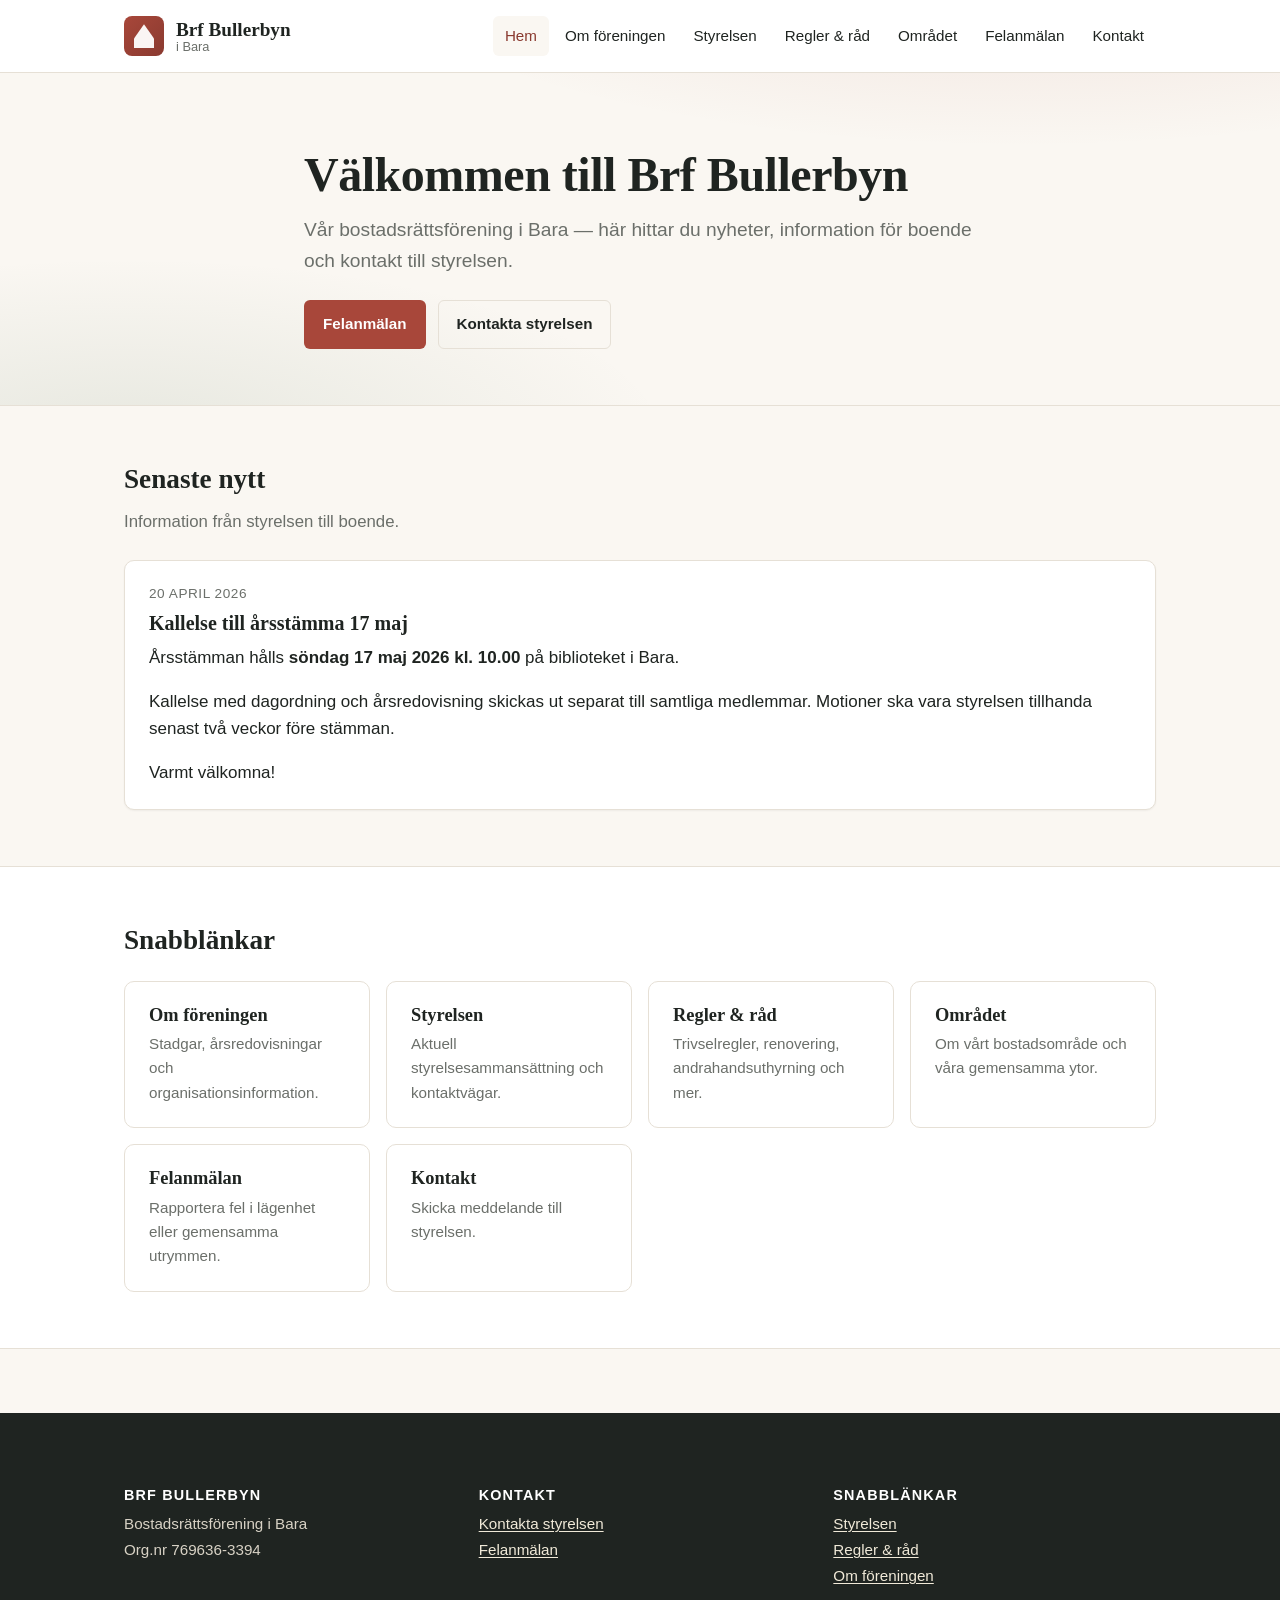
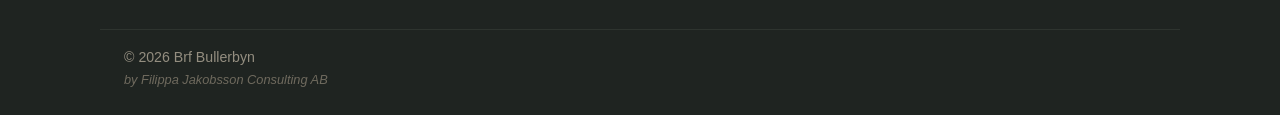
==== index.html @ 5cd83afe "Initial site for Brf Bullerbyn Static informational site replacing bullerbyn1.bostadsratterna.se: - " ====
<!doctype html>
<html lang="sv">
<head>
  <meta charset="utf-8">
  <meta name="viewport" content="width=device-width, initial-scale=1">
  <title>Brf Bullerbyn — Bostadsrättsförening i Bara</title>
  <meta name="description" content="Officiell webbplats för Brf Bullerbyn i Bara. Information, nyheter och kontakt för boende.">
  <link rel="stylesheet" href="/assets/style.css">
  <script defer src="/assets/main.js"></script>
</head>
<body>
  <div data-include="header"></div>

  <main>
    <section class="hero">
      <div class="container hero-inner">
        <h1>Välkommen till Brf Bullerbyn</h1>
        <p class="lead">Vår bostadsrättsförening i Bara — här hittar du nyheter, information för boende och kontakt till styrelsen.</p>
        <div class="hero-actions">
          <a class="btn btn-primary" href="/felanmalan.html">Felanmälan</a>
          <a class="btn btn-secondary" href="/kontakt.html">Kontakta styrelsen</a>
        </div>
      </div>
    </section>

    <section class="section">
      <div class="container">
        <div class="section-header">
          <h2>Senaste nytt</h2>
          <p>Information från styrelsen till boende.</p>
        </div>
        <div class="news-list" data-news="5">
          <p class="muted">Laddar nyheter…</p>
        </div>
      </div>
    </section>

    <section class="section alt">
      <div class="container">
        <div class="section-header">
          <h2>Snabblänkar</h2>
        </div>
        <div class="card-grid">
          <a class="card" href="/om-foreningen.html">
            <h3>Om föreningen</h3>
            <p>Stadgar, årsredovisningar och organisationsinformation.</p>
          </a>
          <a class="card" href="/styrelsen.html">
            <h3>Styrelsen</h3>
            <p>Aktuell styrelsesammansättning och kontaktvägar.</p>
          </a>
          <a class="card" href="/regler.html">
            <h3>Regler &amp; råd</h3>
            <p>Trivselregler, renovering, andrahandsuthyrning och mer.</p>
          </a>
          <a class="card" href="/omradet.html">
            <h3>Området</h3>
            <p>Om vårt bostadsområde och våra gemensamma ytor.</p>
          </a>
          <a class="card" href="/felanmalan.html">
            <h3>Felanmälan</h3>
            <p>Rapportera fel i lägenhet eller gemensamma utrymmen.</p>
          </a>
          <a class="card" href="/kontakt.html">
            <h3>Kontakt</h3>
            <p>Skicka meddelande till styrelsen.</p>
          </a>
        </div>
      </div>
    </section>
  </main>

  <div data-include="footer"></div>
</body>
</html>
---- assets/style.css ----
/* Brf Bullerbyn — design system */
:root {
  --color-bg: #faf7f2;
  --color-surface: #ffffff;
  --color-text: #1f2421;
  --color-muted: #6b6f6a;
  --color-border: #e6e0d6;
  --color-primary: #a8473a;        /* dämpad bullerbyn-röd */
  --color-primary-dark: #8a3a30;
  --color-accent: #5c7a5a;         /* mjuk grön */
  --color-accent-dark: #44613f;
  --shadow-sm: 0 1px 2px rgba(20, 20, 20, 0.05);
  --shadow-md: 0 8px 24px rgba(20, 20, 20, 0.08);
  --radius: 10px;
  --radius-sm: 6px;
  --maxw: 1080px;
  --font-sans: -apple-system, BlinkMacSystemFont, 'Segoe UI', Roboto, 'Helvetica Neue', Arial, sans-serif;
  --font-serif: 'Iowan Old Style', 'Charter', 'Georgia', serif;
}

* { box-sizing: border-box; }

html { scroll-behavior: smooth; }

body {
  margin: 0;
  font-family: var(--font-sans);
  font-size: 17px;
  line-height: 1.6;
  color: var(--color-text);
  background: var(--color-bg);
  -webkit-font-smoothing: antialiased;
}

img { max-width: 100%; height: auto; display: block; }

a {
  color: var(--color-primary);
  text-decoration: underline;
  text-decoration-thickness: 1px;
  text-underline-offset: 2px;
}
a:hover { color: var(--color-primary-dark); }

h1, h2, h3, h4 {
  font-family: var(--font-serif);
  line-height: 1.25;
  margin: 0 0 .5em;
  color: var(--color-text);
}
h1 { font-size: 2.4rem; letter-spacing: -0.01em; }
h2 { font-size: 1.7rem; margin-top: 1.5em; }
h3 { font-size: 1.2rem; margin-top: 1.2em; }

p { margin: 0 0 1em; }

.container { max-width: var(--maxw); margin: 0 auto; padding: 0 24px; }

.muted { color: var(--color-muted); }

/* Header */
.site-header {
  background: var(--color-surface);
  border-bottom: 1px solid var(--color-border);
  position: sticky;
  top: 0;
  z-index: 100;
  backdrop-filter: saturate(1.1);
}
.header-inner {
  display: flex;
  align-items: center;
  gap: 24px;
  padding: 16px 24px;
}
.brand {
  display: flex;
  align-items: center;
  gap: 12px;
  text-decoration: none;
  color: var(--color-text);
}
.brand-mark {
  width: 40px;
  height: 40px;
  border-radius: 8px;
  background:
    linear-gradient(135deg, var(--color-primary), var(--color-primary-dark));
  position: relative;
  flex-shrink: 0;
}
.brand-mark::after {
  content: '';
  position: absolute;
  inset: 8px 10px;
  background:
    linear-gradient(var(--color-surface), var(--color-surface)) 0 100% / 100% 35% no-repeat,
    var(--color-surface);
  clip-path: polygon(0 60%, 50% 0, 100% 60%, 100% 100%, 0 100%);
  opacity: .95;
}
.brand-text { display: flex; flex-direction: column; line-height: 1.1; }
.brand-title { font-family: var(--font-serif); font-size: 1.2rem; font-weight: 600; }
.brand-sub { font-size: .8rem; color: var(--color-muted); }

.primary-nav {
  display: flex;
  gap: 4px;
  margin-left: auto;
  flex-wrap: wrap;
}
.primary-nav a {
  text-decoration: none;
  color: var(--color-text);
  padding: 8px 12px;
  border-radius: var(--radius-sm);
  font-size: .95rem;
  font-weight: 500;
}
.primary-nav a:hover { background: var(--color-bg); color: var(--color-primary-dark); }
.primary-nav a[aria-current="page"] {
  background: var(--color-bg);
  color: var(--color-primary-dark);
}

.nav-toggle {
  display: none;
  margin-left: auto;
  background: transparent;
  border: 1px solid var(--color-border);
  border-radius: var(--radius-sm);
  padding: 8px 10px;
  cursor: pointer;
  flex-direction: column;
  gap: 4px;
}
.nav-toggle span {
  display: block;
  width: 22px;
  height: 2px;
  background: var(--color-text);
  border-radius: 2px;
}

/* Hero */
.hero {
  background:
    radial-gradient(1200px 400px at 80% -50%, rgba(168, 71, 58, 0.15), transparent 60%),
    radial-gradient(900px 300px at 10% 110%, rgba(92, 122, 90, 0.12), transparent 60%),
    var(--color-bg);
  padding: 72px 0 56px;
  border-bottom: 1px solid var(--color-border);
}
.hero-inner { max-width: 720px; }
.hero h1 { font-size: 3rem; margin-bottom: .2em; }
.hero .lead { font-size: 1.2rem; color: var(--color-muted); }
.hero-actions {
  display: flex;
  gap: 12px;
  margin-top: 24px;
  flex-wrap: wrap;
}

/* Buttons */
.btn {
  display: inline-block;
  padding: 11px 18px;
  border-radius: var(--radius-sm);
  text-decoration: none;
  font-weight: 600;
  font-size: .95rem;
  border: 1px solid transparent;
  transition: transform .05s ease, background-color .15s ease;
}
.btn-primary { background: var(--color-primary); color: #fff; }
.btn-primary:hover { background: var(--color-primary-dark); color: #fff; }
.btn-secondary {
  background: transparent;
  color: var(--color-text);
  border-color: var(--color-border);
}
.btn-secondary:hover { background: var(--color-surface); }

/* Page sections */
.section { padding: 56px 0; }
.section.alt { background: var(--color-surface); border-top: 1px solid var(--color-border); border-bottom: 1px solid var(--color-border); }
.section-header { margin-bottom: 24px; max-width: 720px; }
.section-header h2 { margin-top: 0; }
.section-header p { color: var(--color-muted); font-size: 1.05rem; }

/* News */
.news-list {
  display: grid;
  gap: 20px;
}
.news-item {
  background: var(--color-surface);
  border: 1px solid var(--color-border);
  border-radius: var(--radius);
  padding: 22px 24px;
  box-shadow: var(--shadow-sm);
}
.news-item time {
  display: block;
  color: var(--color-muted);
  font-size: .85rem;
  text-transform: uppercase;
  letter-spacing: .04em;
  margin-bottom: 6px;
}
.news-item h3 { margin: 0 0 .4em; font-size: 1.25rem; }
.news-body p:last-child { margin-bottom: 0; }
.news-body h2, .news-body h3, .news-body h4 { font-family: var(--font-sans); font-size: 1rem; }

/* Board */
.board-grid {
  list-style: none;
  padding: 0;
  margin: 0;
  display: grid;
  grid-template-columns: repeat(auto-fill, minmax(220px, 1fr));
  gap: 16px;
}
.board-card {
  background: var(--color-surface);
  border: 1px solid var(--color-border);
  border-radius: var(--radius);
  padding: 18px 20px;
  box-shadow: var(--shadow-sm);
}
.board-role {
  font-size: .75rem;
  text-transform: uppercase;
  letter-spacing: .08em;
  color: var(--color-accent-dark);
  font-weight: 600;
  margin-bottom: 4px;
}
.board-name { font-family: var(--font-serif); font-size: 1.15rem; }
.board-contact { font-size: .9rem; display: inline-block; margin-top: 6px; }

/* Card grid (used on Hem links) */
.card-grid {
  display: grid;
  grid-template-columns: repeat(auto-fit, minmax(220px, 1fr));
  gap: 16px;
}
.card {
  background: var(--color-surface);
  border: 1px solid var(--color-border);
  border-radius: var(--radius);
  padding: 22px 24px;
  text-decoration: none;
  color: var(--color-text);
  transition: transform .12s ease, box-shadow .12s ease, border-color .12s ease;
  display: block;
}
.card:hover {
  transform: translateY(-1px);
  box-shadow: var(--shadow-md);
  border-color: #d8cfbe;
  color: var(--color-text);
}
.card h3 { margin: 0 0 .3em; font-size: 1.15rem; }
.card p { margin: 0; color: var(--color-muted); font-size: .95rem; }

/* Content (long-form text pages) */
.content { max-width: 720px; }
.content h2:first-child { margin-top: 0; }
.content ul, .content ol { padding-left: 1.3em; }
.content li { margin-bottom: .35em; }
.content blockquote {
  border-left: 3px solid var(--color-border);
  margin: 1em 0;
  padding: .2em 0 .2em 1em;
  color: var(--color-muted);
}

/* Document list */
.doc-list {
  list-style: none;
  padding: 0;
  margin: 0 0 24px;
  display: grid;
  gap: 8px;
}
.doc-item a {
  display: flex;
  align-items: center;
  justify-content: space-between;
  gap: 16px;
  padding: 14px 18px;
  background: var(--color-surface);
  border: 1px solid var(--color-border);
  border-radius: var(--radius-sm);
  text-decoration: none;
  color: var(--color-text);
  transition: border-color .12s ease, box-shadow .12s ease;
}
.doc-item a:hover {
  border-color: var(--color-primary);
  box-shadow: var(--shadow-sm);
  color: var(--color-primary-dark);
}
.doc-item a::before {
  content: '';
  width: 18px;
  height: 22px;
  background: linear-gradient(180deg, var(--color-primary) 0%, var(--color-primary-dark) 100%);
  clip-path: polygon(0 0, 75% 0, 100% 25%, 100% 100%, 0 100%);
  flex-shrink: 0;
  margin-right: 4px;
}
.doc-title { flex: 1; font-weight: 500; }
.doc-date {
  color: var(--color-muted);
  font-size: .85rem;
  white-space: nowrap;
}

/* Info boxes */
.callout {
  background: var(--color-surface);
  border: 1px solid var(--color-border);
  border-left: 3px solid var(--color-accent);
  border-radius: var(--radius);
  padding: 18px 22px;
  margin: 24px 0;
}
.callout h3 { margin-top: 0; }

/* Two-column layout */
.two-col {
  display: grid;
  grid-template-columns: 2fr 1fr;
  gap: 40px;
  align-items: start;
}
.two-col aside {
  background: var(--color-surface);
  border: 1px solid var(--color-border);
  border-radius: var(--radius);
  padding: 22px 24px;
  position: sticky;
  top: 90px;
}
.two-col aside h3 { margin-top: 0; }

/* Forms */
.form-group { margin-bottom: 16px; }
.form-group label { display: block; font-weight: 600; margin-bottom: 6px; font-size: .95rem; }
.form-group input,
.form-group textarea,
.form-group select {
  width: 100%;
  padding: 10px 12px;
  border: 1px solid var(--color-border);
  border-radius: var(--radius-sm);
  font: inherit;
  background: var(--color-surface);
}
.form-group textarea { min-height: 140px; resize: vertical; }
.form-note { color: var(--color-muted); font-size: .9rem; margin-top: 4px; }

/* Footer */
.site-footer {
  background: #1f2421;
  color: #d8d2c5;
  padding: 56px 0 24px;
  margin-top: 64px;
}
.site-footer a { color: #f0e9d8; }
.site-footer h3 { color: #fff; font-family: var(--font-sans); font-size: .9rem; text-transform: uppercase; letter-spacing: .08em; }
.footer-inner {
  display: grid;
  grid-template-columns: repeat(auto-fit, minmax(220px, 1fr));
  gap: 32px;
}
.footer-col p { margin: 0; line-height: 1.7; font-size: .95rem; }
.footer-bottom {
  border-top: 1px solid #2e342f;
  margin-top: 40px;
  padding-top: 16px;
  color: #948e80;
  display: flex;
  flex-direction: column;
  gap: 2px;
}
.footer-bottom .credit {
  color: #6f6a5e;
  font-size: .8rem;
}

/* Responsive */
@media (max-width: 820px) {
  h1 { font-size: 2rem; }
  .hero { padding: 48px 0 40px; }
  .hero h1 { font-size: 2.3rem; }
  .two-col { grid-template-columns: 1fr; }
  .two-col aside { position: static; }

  .nav-toggle { display: flex; }
  .primary-nav {
    position: absolute;
    top: 100%;
    left: 0;
    right: 0;
    background: var(--color-surface);
    border-bottom: 1px solid var(--color-border);
    flex-direction: column;
    gap: 0;
    padding: 8px 16px 16px;
    display: none;
  }
  .primary-nav.is-open { display: flex; }
  .primary-nav a { padding: 12px 8px; border-radius: 0; border-bottom: 1px solid var(--color-border); }
  .primary-nav a:last-child { border-bottom: none; }
}

@media (prefers-reduced-motion: reduce) {
  * { transition: none !important; animation: none !important; }
}
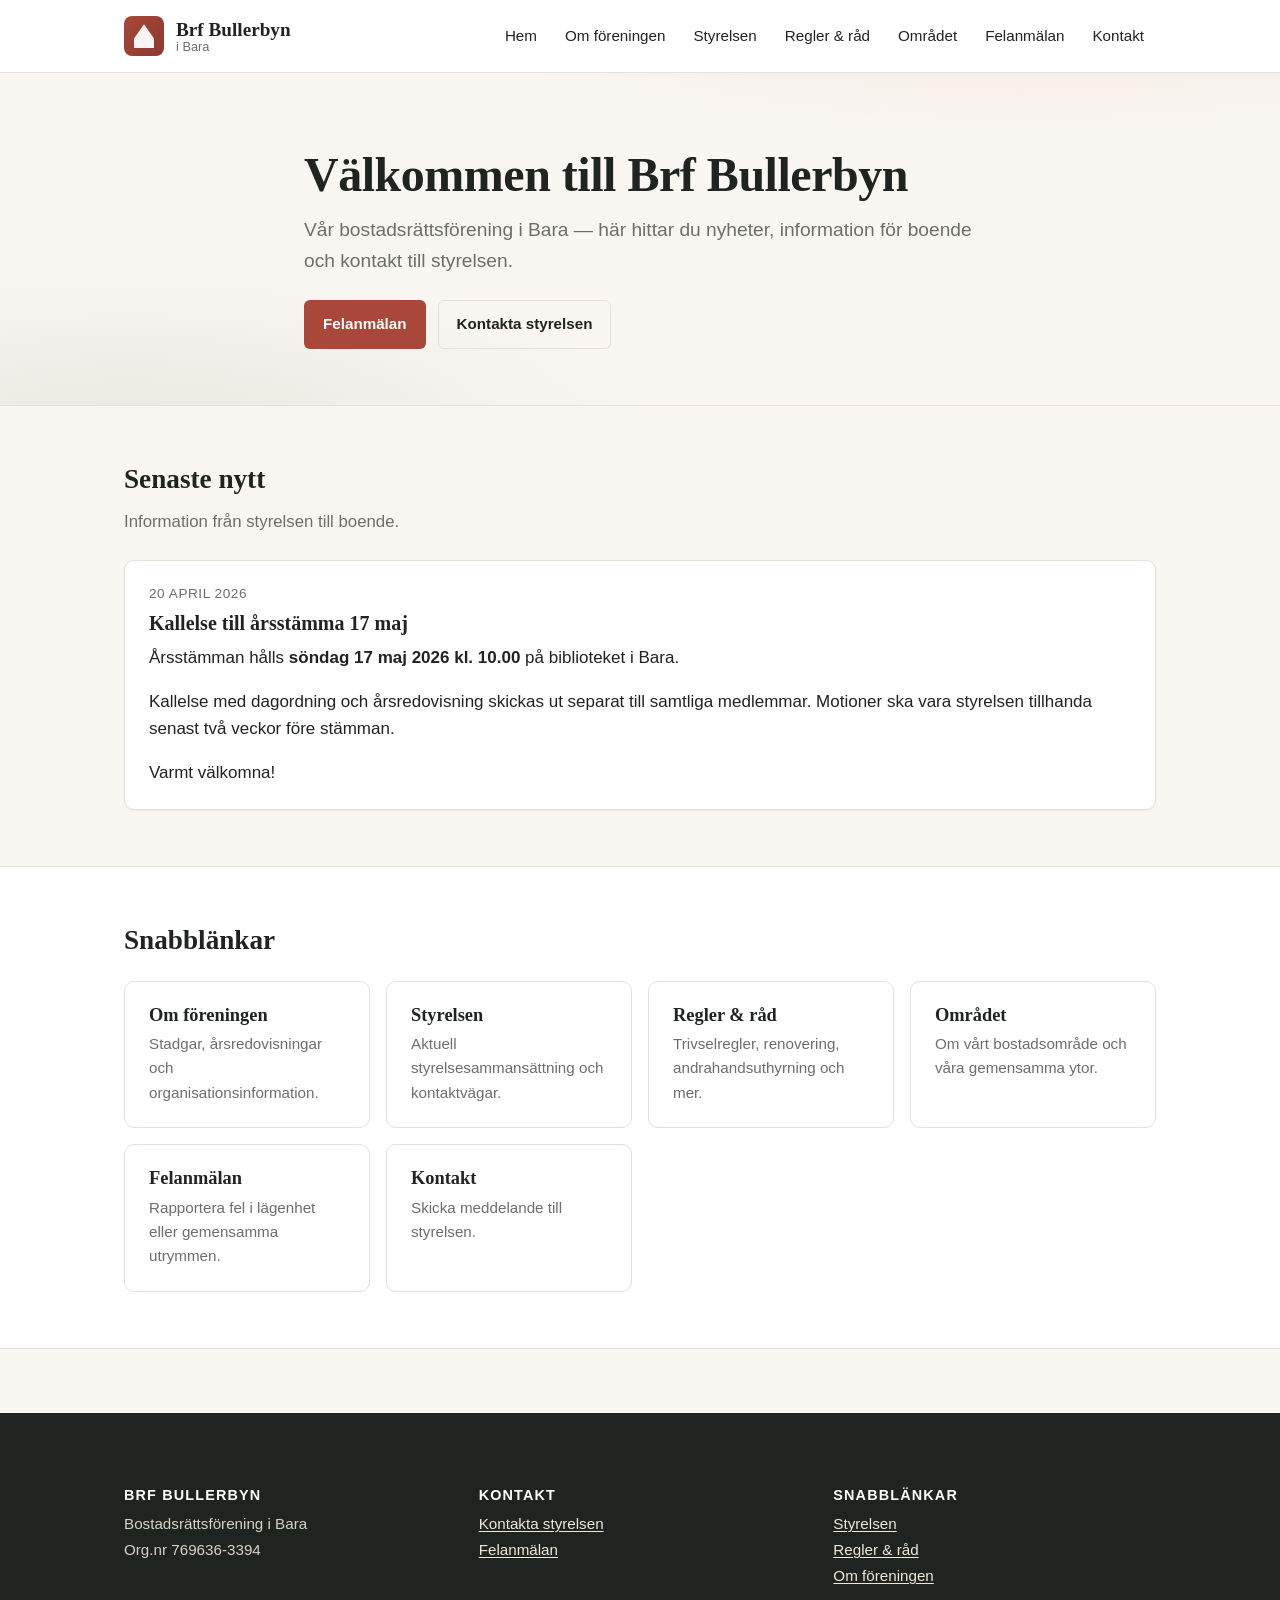
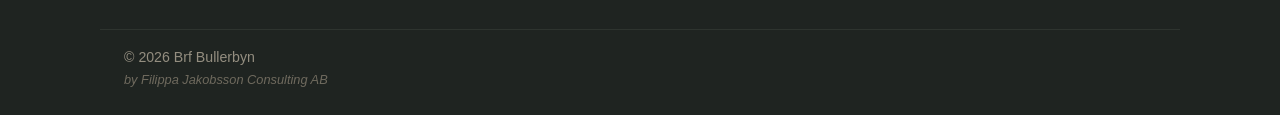
==== commit b39485c5: "Use relative paths so site works on GitHub Pages project URL GitHub Pages serves project repos under" ====
--- a/index.html
+++ b/index.html
@@ -5,8 +5,8 @@
   <meta name="viewport" content="width=device-width, initial-scale=1">
   <title>Brf Bullerbyn — Bostadsrättsförening i Bara</title>
   <meta name="description" content="Officiell webbplats för Brf Bullerbyn i Bara. Information, nyheter och kontakt för boende.">
-  <link rel="stylesheet" href="/assets/style.css">
-  <script defer src="/assets/main.js"></script>
+  <link rel="stylesheet" href="assets/style.css">
+  <script defer src="assets/main.js"></script>
 </head>
 <body>
   <div data-include="header"></div>
@@ -17,8 +17,8 @@
         <h1>Välkommen till Brf Bullerbyn</h1>
         <p class="lead">Vår bostadsrättsförening i Bara — här hittar du nyheter, information för boende och kontakt till styrelsen.</p>
         <div class="hero-actions">
-          <a class="btn btn-primary" href="/felanmalan.html">Felanmälan</a>
-          <a class="btn btn-secondary" href="/kontakt.html">Kontakta styrelsen</a>
+          <a class="btn btn-primary" href="felanmalan.html">Felanmälan</a>
+          <a class="btn btn-secondary" href="kontakt.html">Kontakta styrelsen</a>
         </div>
       </div>
     </section>
@@ -41,27 +41,27 @@
           <h2>Snabblänkar</h2>
         </div>
         <div class="card-grid">
-          <a class="card" href="/om-foreningen.html">
+          <a class="card" href="om-foreningen.html">
             <h3>Om föreningen</h3>
             <p>Stadgar, årsredovisningar och organisationsinformation.</p>
           </a>
-          <a class="card" href="/styrelsen.html">
+          <a class="card" href="styrelsen.html">
             <h3>Styrelsen</h3>
             <p>Aktuell styrelsesammansättning och kontaktvägar.</p>
           </a>
-          <a class="card" href="/regler.html">
+          <a class="card" href="regler.html">
             <h3>Regler &amp; råd</h3>
             <p>Trivselregler, renovering, andrahandsuthyrning och mer.</p>
           </a>
-          <a class="card" href="/omradet.html">
+          <a class="card" href="omradet.html">
             <h3>Området</h3>
             <p>Om vårt bostadsområde och våra gemensamma ytor.</p>
           </a>
-          <a class="card" href="/felanmalan.html">
+          <a class="card" href="felanmalan.html">
             <h3>Felanmälan</h3>
             <p>Rapportera fel i lägenhet eller gemensamma utrymmen.</p>
           </a>
-          <a class="card" href="/kontakt.html">
+          <a class="card" href="kontakt.html">
             <h3>Kontakt</h3>
             <p>Skicka meddelande till styrelsen.</p>
           </a>
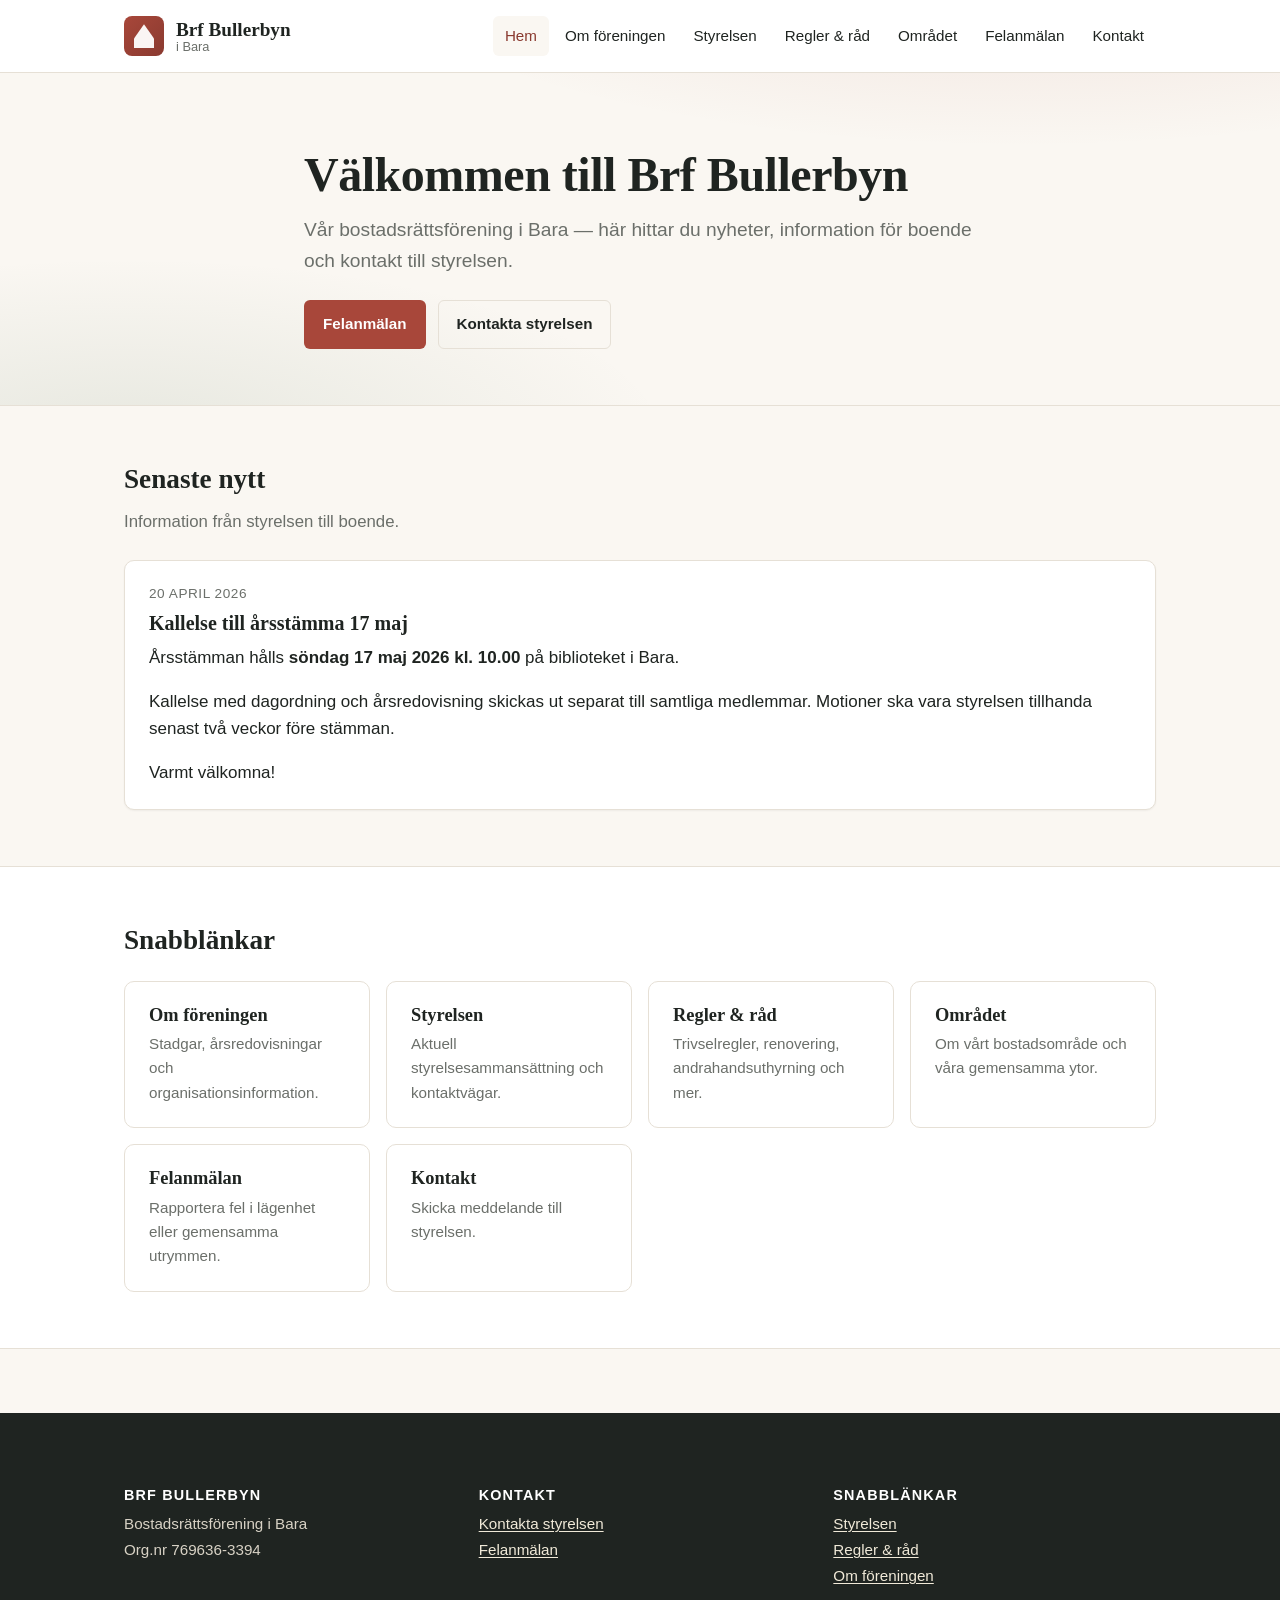
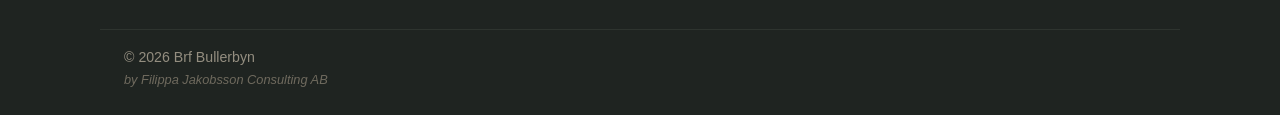
==== commit 0f71594c: "Mirror old site content, add favicon, enable clean URLs - New favicon (SVG, red house mark matching " ====
--- a/index.html
+++ b/index.html
@@ -3,6 +3,7 @@
 <head>
   <meta charset="utf-8">
   <meta name="viewport" content="width=device-width, initial-scale=1">
+  <link rel="icon" type="image/svg+xml" href="assets/favicon.svg">
   <title>Brf Bullerbyn — Bostadsrättsförening i Bara</title>
   <meta name="description" content="Officiell webbplats för Brf Bullerbyn i Bara. Information, nyheter och kontakt för boende.">
   <link rel="stylesheet" href="assets/style.css">
@@ -17,8 +18,8 @@
         <h1>Välkommen till Brf Bullerbyn</h1>
         <p class="lead">Vår bostadsrättsförening i Bara — här hittar du nyheter, information för boende och kontakt till styrelsen.</p>
         <div class="hero-actions">
-          <a class="btn btn-primary" href="felanmalan.html">Felanmälan</a>
-          <a class="btn btn-secondary" href="kontakt.html">Kontakta styrelsen</a>
+          <a class="btn btn-primary" href="felanmalan">Felanmälan</a>
+          <a class="btn btn-secondary" href="kontakt">Kontakta styrelsen</a>
         </div>
       </div>
     </section>
@@ -41,27 +42,27 @@
           <h2>Snabblänkar</h2>
         </div>
         <div class="card-grid">
-          <a class="card" href="om-foreningen.html">
+          <a class="card" href="om-foreningen">
             <h3>Om föreningen</h3>
             <p>Stadgar, årsredovisningar och organisationsinformation.</p>
           </a>
-          <a class="card" href="styrelsen.html">
+          <a class="card" href="styrelsen">
             <h3>Styrelsen</h3>
             <p>Aktuell styrelsesammansättning och kontaktvägar.</p>
           </a>
-          <a class="card" href="regler.html">
+          <a class="card" href="regler">
             <h3>Regler &amp; råd</h3>
             <p>Trivselregler, renovering, andrahandsuthyrning och mer.</p>
           </a>
-          <a class="card" href="omradet.html">
+          <a class="card" href="omradet">
             <h3>Området</h3>
             <p>Om vårt bostadsområde och våra gemensamma ytor.</p>
           </a>
-          <a class="card" href="felanmalan.html">
+          <a class="card" href="felanmalan">
             <h3>Felanmälan</h3>
             <p>Rapportera fel i lägenhet eller gemensamma utrymmen.</p>
           </a>
-          <a class="card" href="kontakt.html">
+          <a class="card" href="kontakt">
             <h3>Kontakt</h3>
             <p>Skicka meddelande till styrelsen.</p>
           </a>
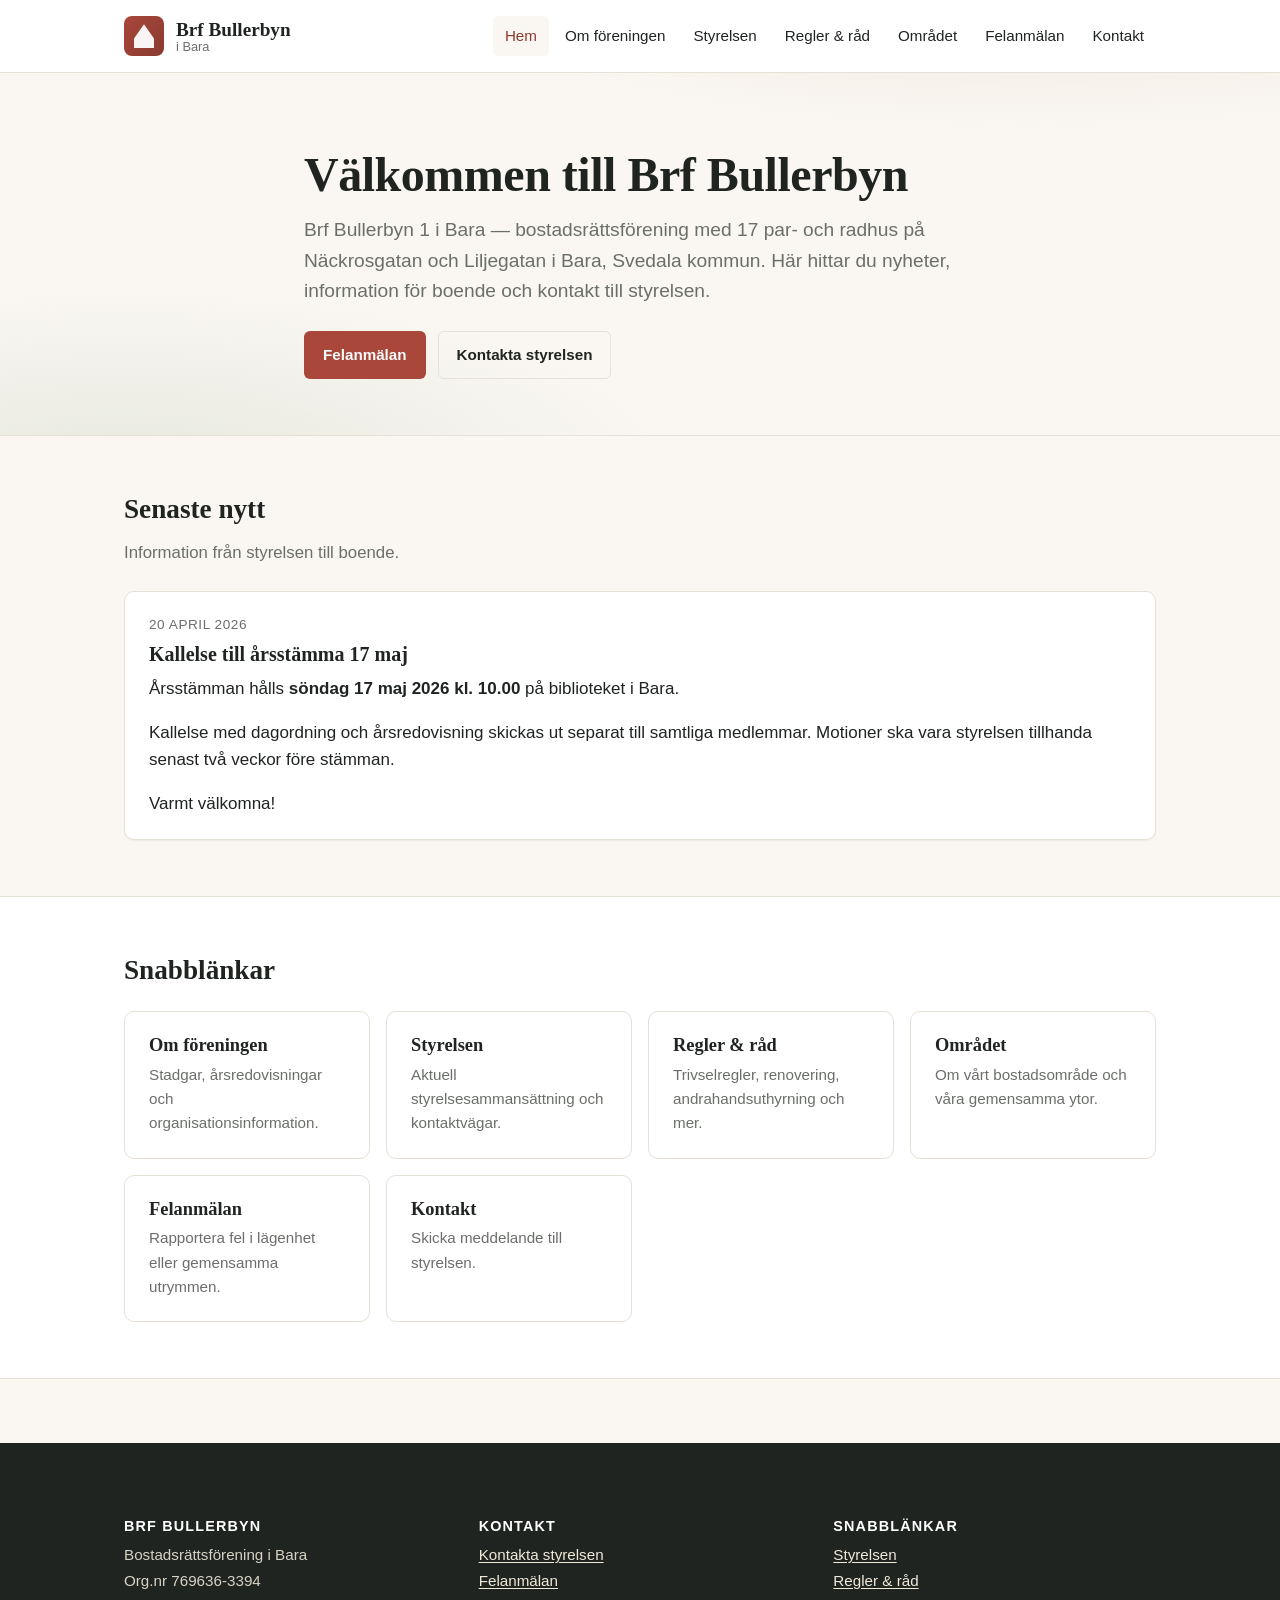
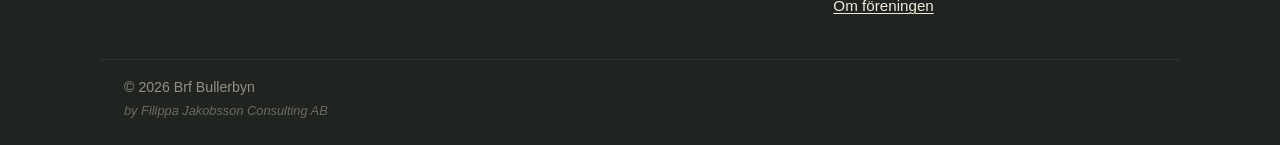
==== commit 2c26823e: "SEO: sitemap, robots, OG/Twitter cards, JSON-LD, keywords - sitemap.xml lists all 8 main pages with " ====
--- a/index.html
+++ b/index.html
@@ -4,8 +4,20 @@
   <meta charset="utf-8">
   <meta name="viewport" content="width=device-width, initial-scale=1">
   <link rel="icon" type="image/svg+xml" href="assets/favicon.svg">
-  <title>Brf Bullerbyn — Bostadsrättsförening i Bara</title>
-  <meta name="description" content="Officiell webbplats för Brf Bullerbyn i Bara. Information, nyheter och kontakt för boende.">
+  <title>Brf Bullerbyn — Bostadsrättsförening i Bara, Svedala kommun</title>
+  <meta name="description" content="Officiell webbplats för Brf Bullerbyn (Brf Bullerbyn 1 i Bara) — bostadsrättsförening med 17 par- och radhus på Näckrosgatan och Liljegatan i Bara, Svedala kommun. Nyheter, styrelse, regler och kontakt.">
+  <meta name="keywords" content="Brf Bullerbyn, Brf Bullerbyn 1, Bullerbyn Bara, bostadsrättsförening Bara, BRF Svedala kommun, Näckrosgatan Bara, Liljegatan Bara">
+  <meta property="og:type" content="website">
+  <meta property="og:locale" content="sv_SE">
+  <meta property="og:site_name" content="Brf Bullerbyn">
+  <meta property="og:title" content="Brf Bullerbyn — Bostadsrättsförening i Bara, Svedala kommun">
+  <meta property="og:description" content="Officiell webbplats för Brf Bullerbyn 1 i Bara — bostadsrättsförening med 17 par- och radhus. Nyheter, styrelse, regler och kontakt för boende.">
+  <meta property="og:url" content="https://brfbullerbyn.vercel.app/">
+  <meta name="twitter:card" content="summary">
+  <meta name="twitter:title" content="Brf Bullerbyn — Bostadsrättsförening i Bara, Svedala kommun">
+  <meta name="twitter:description" content="Officiell webbplats för Brf Bullerbyn 1 i Bara — bostadsrättsförening med 17 par- och radhus. Nyheter, styrelse, regler och kontakt för boende.">
+  <link rel="canonical" href="https://brfbullerbyn.vercel.app/">
+  <script type="application/ld+json">{"@context":"https://schema.org","@type":"Organization","name":"Brf Bullerbyn","legalName":"Brf Bullerbyn 1 i Bara","identifier":"769636-3394","url":"https://brfbullerbyn.vercel.app/","email":"brfbullerbyn@gmail.com","address":{"@type":"PostalAddress","streetAddress":"Näckrosgatan och Liljegatan","postalCode":"23363","addressLocality":"Bara","addressRegion":"Skåne län","addressCountry":"SE"}}</script>
   <link rel="stylesheet" href="assets/style.css">
   <script defer src="assets/main.js"></script>
 </head>
@@ -16,7 +28,7 @@
     <section class="hero">
       <div class="container hero-inner">
         <h1>Välkommen till Brf Bullerbyn</h1>
-        <p class="lead">Vår bostadsrättsförening i Bara — här hittar du nyheter, information för boende och kontakt till styrelsen.</p>
+        <p class="lead">Brf Bullerbyn 1 i Bara — bostadsrättsförening med 17 par- och radhus på Näckrosgatan och Liljegatan i Bara, Svedala kommun. Här hittar du nyheter, information för boende och kontakt till styrelsen.</p>
         <div class="hero-actions">
           <a class="btn btn-primary" href="felanmalan">Felanmälan</a>
           <a class="btn btn-secondary" href="kontakt">Kontakta styrelsen</a>
